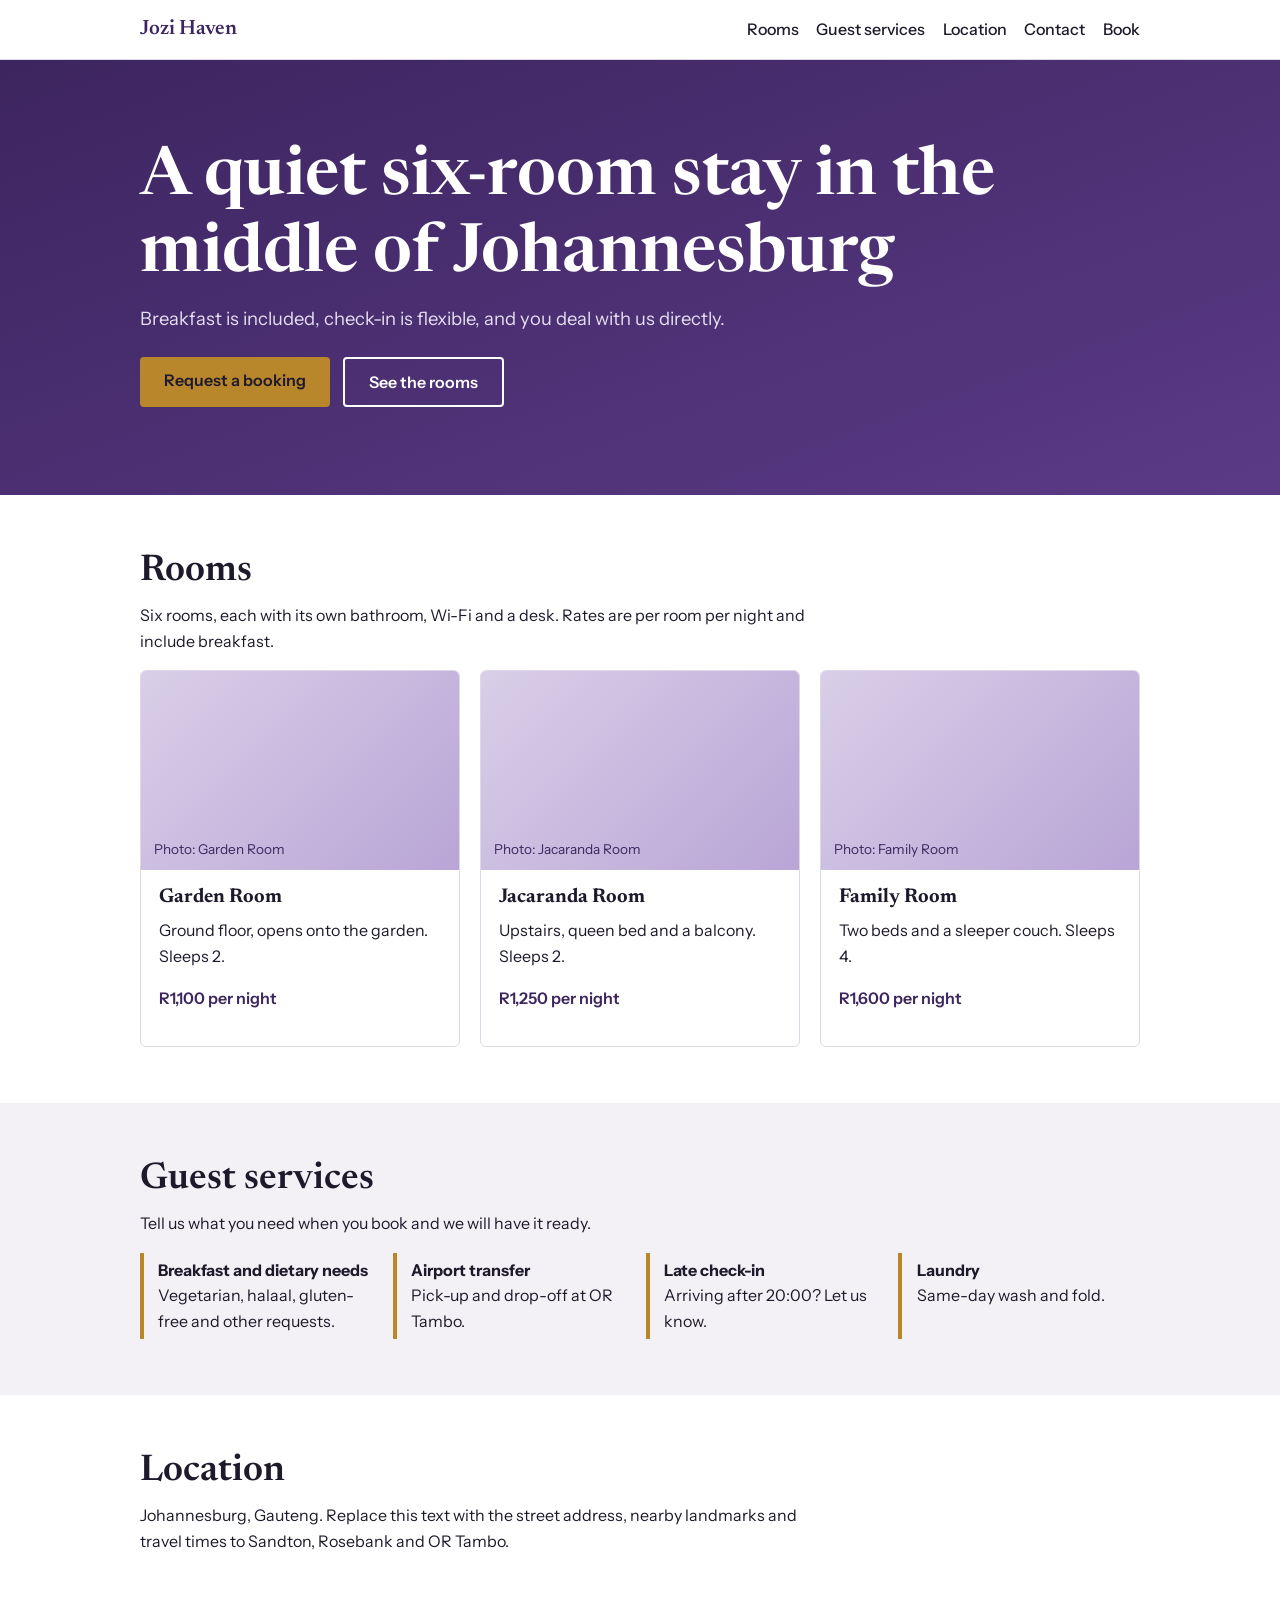
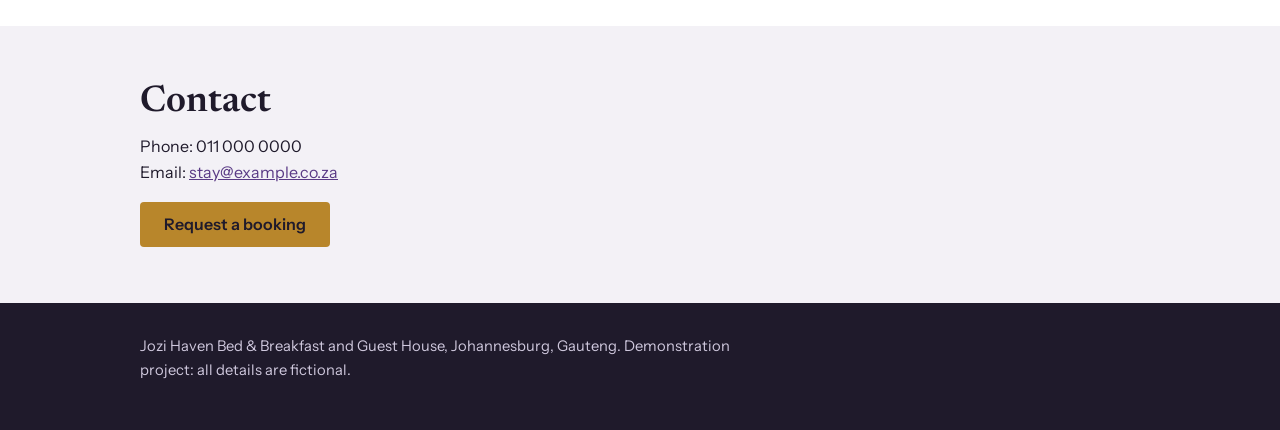
==== index.html @ 933f978f "initial commit" ====
<!DOCTYPE html><html lang="en"><head><meta charset="utf-8"><meta name="viewport" content="width=device-width,initial-scale=1">
<link rel="preconnect" href="https://fonts.googleapis.com"><link rel="preconnect" href="https://fonts.gstatic.com" crossorigin>
<link href="https://fonts.googleapis.com/css2?family=Instrument+Sans:wght@400;500;600&family=Newsreader:wght@500;600&display=swap" rel="stylesheet">
<link rel="stylesheet" href="css/style.css">
<title>Jozi Haven Bed &amp; Breakfast | Johannesburg guest house</title>
<meta name="description" content="Six quiet rooms, a full breakfast and easy access to Johannesburg. Book direct with Jozi Haven."></head>
<body><header class="site"><div class="wrap"><a class="brand" href="index.html">Jozi Haven</a>
<nav aria-label="Main"><ul><li><a href="index.html#rooms">Rooms</a></li><li><a href="index.html#services">Guest services</a></li><li><a href="index.html#location">Location</a></li><li><a href="index.html#contact">Contact</a></li><li><a href="booking.html">Book</a></li></ul></nav></div></header>
<main>
<div class="hero"><div class="wrap">
<h1>A quiet six-room stay in the middle of Johannesburg</h1>
<p>Breakfast is included, check-in is flexible, and you deal with us directly.</p>
<div class="actions"><a class="btn" href="booking.html">Request a booking</a><a class="btn alt" href="#rooms">See the rooms</a></div>
</div></div>

<section id="rooms"><div class="wrap">
<h2>Rooms</h2><p>Six rooms, each with its own bathroom, Wi-Fi and a desk. Rates are per room per night and include breakfast.</p>
<div class="grid">
<article class="room"><div class="ph">Photo: Garden Room</div><div class="body"><h3>Garden Room</h3><p>Ground floor, opens onto the garden. Sleeps 2.</p><p class="price">R1,100 per night</p></div></article>
<article class="room"><div class="ph">Photo: Jacaranda Room</div><div class="body"><h3>Jacaranda Room</h3><p>Upstairs, queen bed and a balcony. Sleeps 2.</p><p class="price">R1,250 per night</p></div></article>
<article class="room"><div class="ph">Photo: Family Room</div><div class="body"><h3>Family Room</h3><p>Two beds and a sleeper couch. Sleeps 4.</p><p class="price">R1,600 per night</p></div></article>
</div></div></section>

<section id="services" class="tint"><div class="wrap">
<h2>Guest services</h2><p>Tell us what you need when you book and we will have it ready.</p>
<ul class="services">
<li><strong>Breakfast and dietary needs</strong>Vegetarian, halaal, gluten-free and other requests.</li>
<li><strong>Airport transfer</strong>Pick-up and drop-off at OR Tambo.</li>
<li><strong>Late check-in</strong>Arriving after 20:00? Let us know.</li>
<li><strong>Laundry</strong>Same-day wash and fold.</li>
</ul></div></section>

<section id="location"><div class="wrap">
<h2>Location</h2>
<p>Johannesburg, Gauteng. Replace this text with the street address, nearby landmarks and travel times to Sandton, Rosebank and OR Tambo.</p>
</div></section>

<section id="contact" class="tint"><div class="wrap">
<h2>Contact</h2>
<p>Phone: 011 000 0000<br>Email: <a href="mailto:stay@example.co.za">stay@example.co.za</a></p>
<a class="btn" href="booking.html">Request a booking</a>
</div></section>
</main><footer><div class="wrap"><p>Jozi Haven Bed &amp; Breakfast and Guest House, Johannesburg, Gauteng. Demonstration project: all details are fictional.</p></div></footer></body></html>
---- css/style.css ----
:root{--ink:#1f1a2b;--muted:#5d5670;--jac:#5a3a85;--jac-d:#3d2560;--gold:#b8862b;--mist:#f3f1f6;--line:#ded9e7;--white:#fff;
--serif:"Newsreader",Georgia,serif;--sans:"Instrument Sans",system-ui,-apple-system,"Segoe UI",sans-serif}
*{box-sizing:border-box}
html{scroll-behavior:smooth}
body{margin:0;font:1rem/1.6 var(--sans);color:var(--ink);background:var(--white)}
a{color:var(--jac)}
img{max-width:100%}
:focus-visible{outline:3px solid var(--gold);outline-offset:2px}
.wrap{max-width:1040px;margin:0 auto;padding:0 1.25rem}
h1,h2,h3{font-family:var(--serif);line-height:1.15;margin:0 0 .6rem}
h1{font-size:clamp(2.4rem,7vw,4.2rem);font-weight:600}
h2{font-size:clamp(1.7rem,4vw,2.3rem);font-weight:600}
h3{font-size:1.25rem}
p{margin:0 0 1rem;max-width:62ch}
header.site{background:var(--white);border-bottom:1px solid var(--line);position:sticky;top:0;z-index:10}
header.site .wrap{display:flex;align-items:center;justify-content:space-between;flex-wrap:wrap;gap:.5rem 1.5rem;padding-top:.8rem;padding-bottom:.8rem}
.brand{font-family:var(--serif);font-weight:600;font-size:1.3rem;color:var(--jac-d);text-decoration:none}
nav ul{list-style:none;display:flex;flex-wrap:wrap;gap:1.1rem;margin:0;padding:0}
nav a{text-decoration:none;color:var(--ink);font-weight:500}
nav a:hover{color:var(--jac)}
.btn{display:inline-block;background:var(--gold);color:var(--ink);font:600 1rem var(--sans);padding:.8rem 1.5rem;border:0;border-radius:4px;text-decoration:none;cursor:pointer}
.btn:hover{background:#cf9a37}
.btn.alt{background:transparent;color:var(--white);border:2px solid var(--white)}
.hero{background:linear-gradient(160deg,var(--jac-d),var(--jac));color:var(--white);padding:5rem 0 5.5rem}
.hero p{font-size:1.15rem;color:#e6def2}
.hero .actions{display:flex;flex-wrap:wrap;gap:.8rem;margin-top:1.5rem}
section{padding:3.5rem 0}
section.tint{background:var(--mist)}
.grid{display:grid;gap:1.25rem;grid-template-columns:repeat(auto-fit,minmax(250px,1fr))}
.room{background:var(--white);border:1px solid var(--line);border-radius:6px;overflow:hidden}
.room .ph{aspect-ratio:16/10;background:linear-gradient(135deg,#d9cfe8,#b9a5d6);display:flex;align-items:flex-end;padding:.6rem .8rem;color:var(--jac-d);font-size:.85rem}
.room .body{padding:1rem 1.1rem 1.2rem}
.price{color:var(--jac-d);font-weight:600}
.services{list-style:none;margin:0;padding:0;display:grid;gap:.7rem;grid-template-columns:repeat(auto-fit,minmax(220px,1fr))}
.services li{border-left:4px solid var(--gold);padding:.3rem 0 .3rem .9rem}
.services strong{display:block}
form{display:grid;gap:1rem;max-width:560px}
label{font-weight:600;display:grid;gap:.3rem}
input,select,textarea{font:inherit;padding:.65rem .75rem;border:1px solid #9b93ad;border-radius:4px;width:100%;background:var(--white)}
.row{display:grid;gap:1rem;grid-template-columns:1fr 1fr}
.check{display:flex;gap:.6rem;align-items:flex-start;font-weight:400}
.check input{width:auto;margin-top:.3rem}
fieldset{border:1px solid var(--line);border-radius:4px;padding:.8rem 1rem}
legend{font-weight:600;padding:0 .3rem}
.note{color:var(--muted);font-size:.9rem}
.summary{background:var(--mist);border-radius:6px;padding:1.2rem 1.4rem;max-width:560px}
.summary dl{margin:0;display:grid;grid-template-columns:max-content 1fr;gap:.4rem 1.2rem}
.summary dt{font-weight:600}.summary dd{margin:0}
footer{background:var(--ink);color:#cfc8dd;padding:2rem 0;font-size:.92rem}
@media(max-width:520px){.row{grid-template-columns:1fr}}
@media(prefers-reduced-motion:reduce){html{scroll-behavior:auto}}
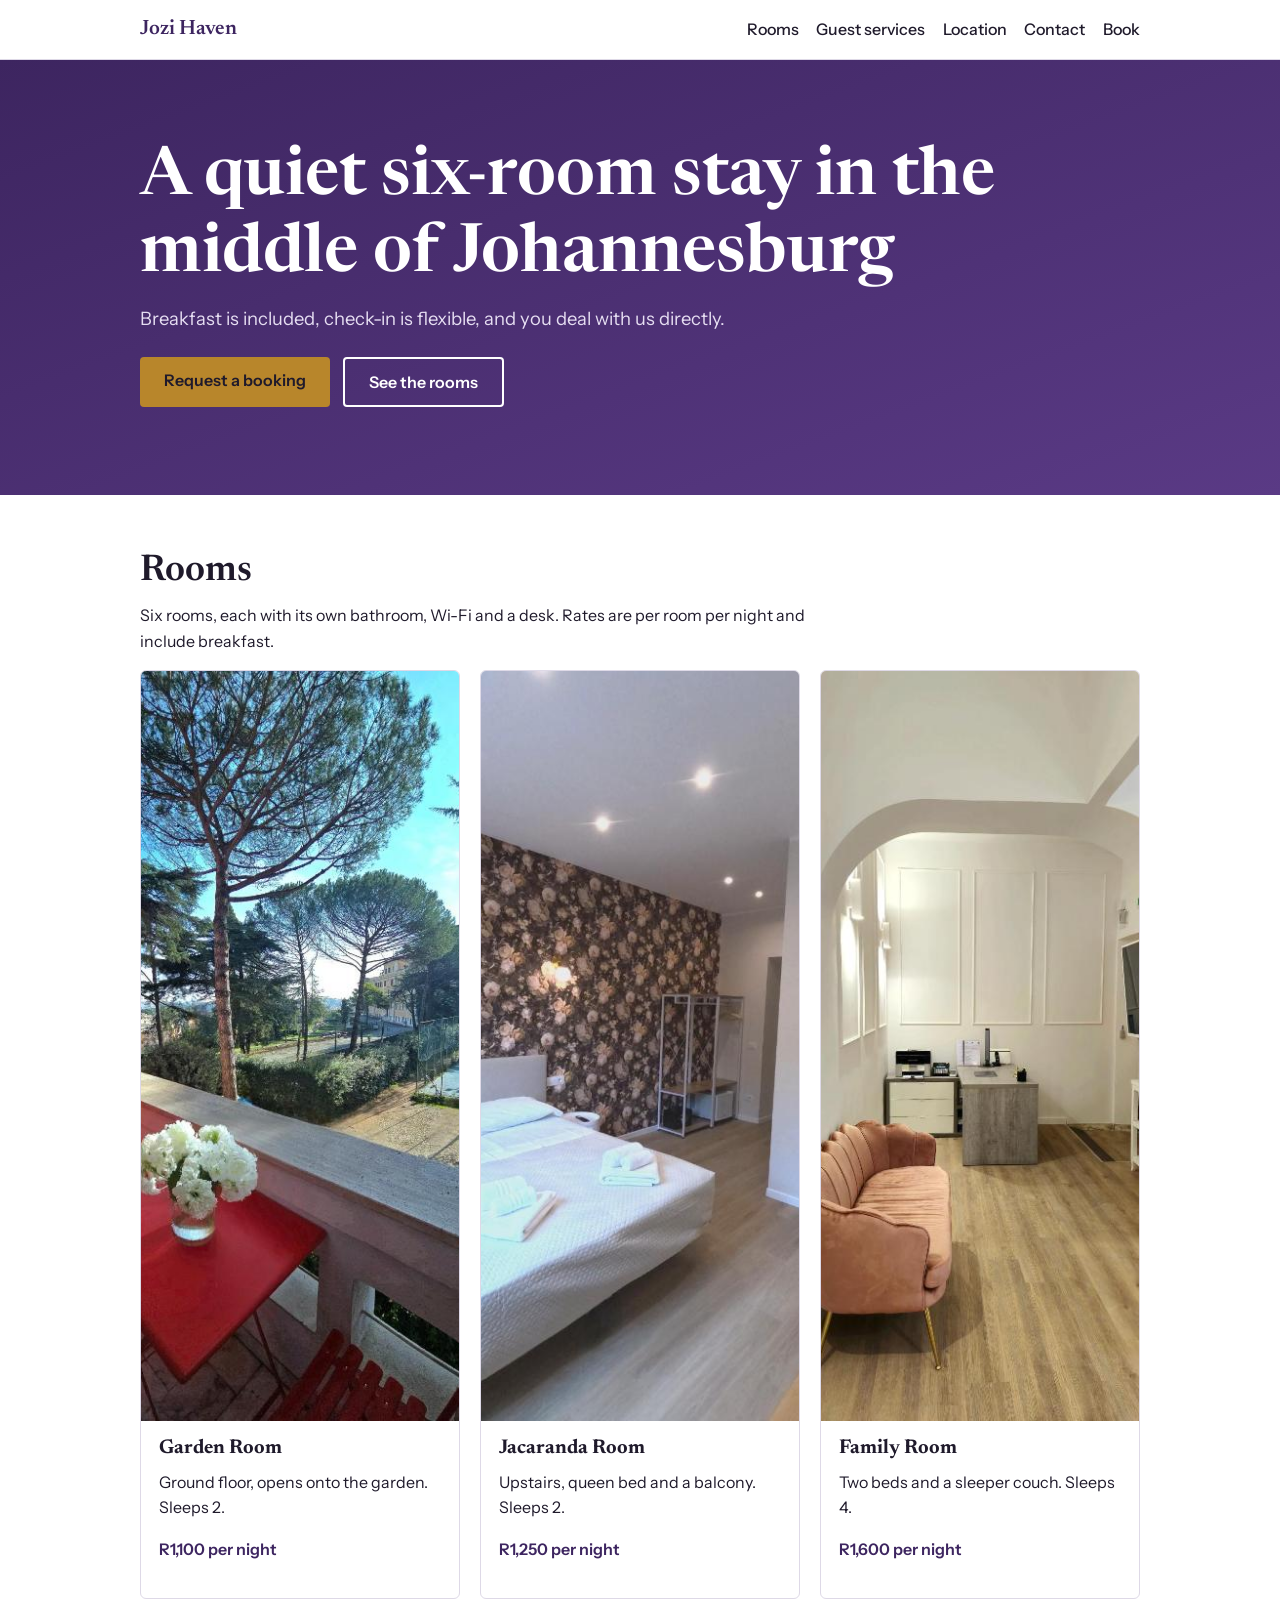
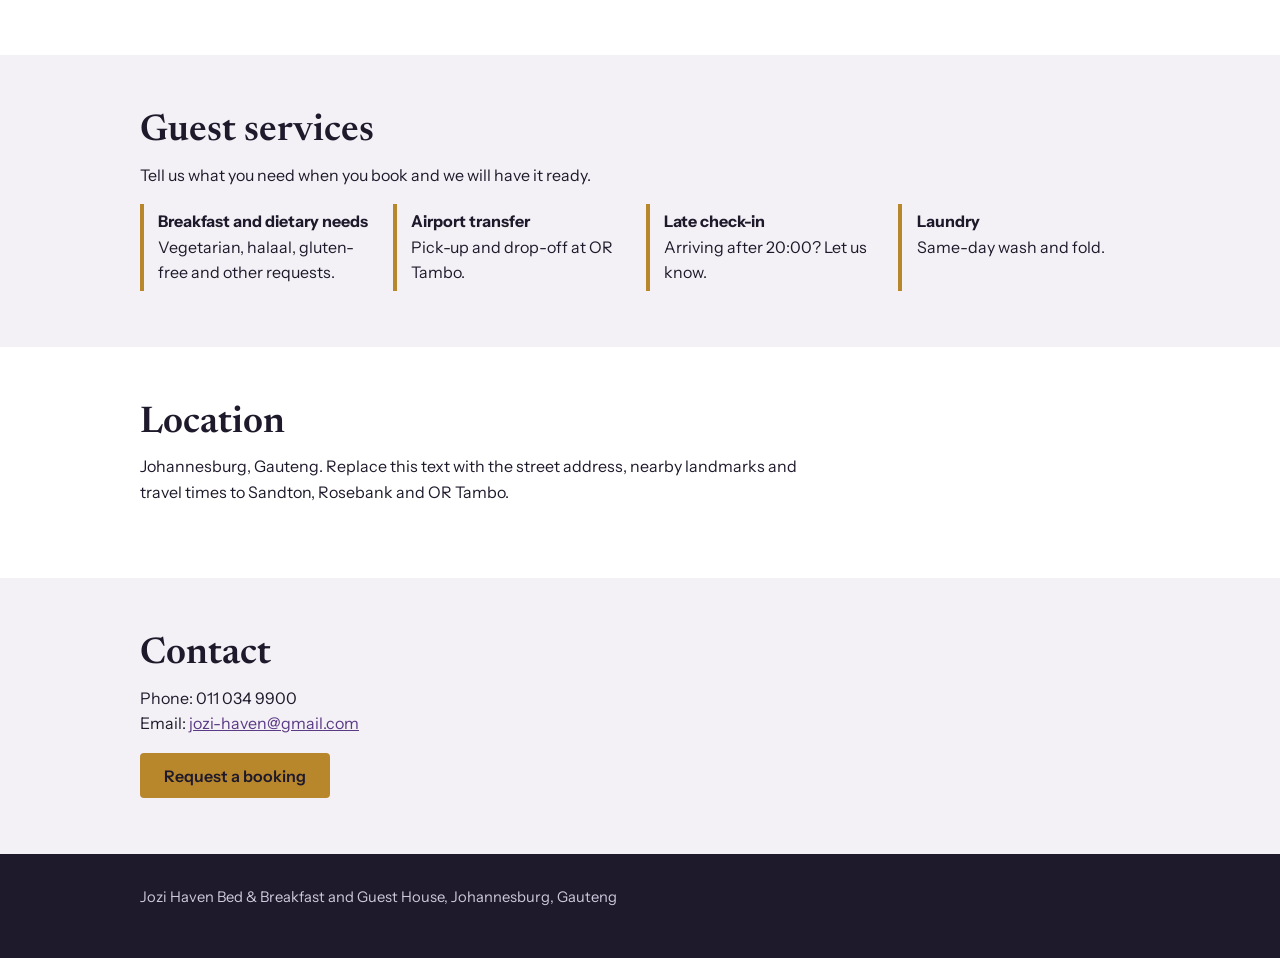
==== commit f5a5daae: "added room images" ====
--- a/index.html
+++ b/index.html
@@ -16,9 +16,9 @@
 <section id="rooms"><div class="wrap">
 <h2>Rooms</h2><p>Six rooms, each with its own bathroom, Wi-Fi and a desk. Rates are per room per night and include breakfast.</p>
 <div class="grid">
-<article class="room"><div class="ph">Photo: Garden Room</div><div class="body"><h3>Garden Room</h3><p>Ground floor, opens onto the garden. Sleeps 2.</p><p class="price">R1,100 per night</p></div></article>
-<article class="room"><div class="ph">Photo: Jacaranda Room</div><div class="body"><h3>Jacaranda Room</h3><p>Upstairs, queen bed and a balcony. Sleeps 2.</p><p class="price">R1,250 per night</p></div></article>
-<article class="room"><div class="ph">Photo: Family Room</div><div class="body"><h3>Family Room</h3><p>Two beds and a sleeper couch. Sleeps 4.</p><p class="price">R1,600 per night</p></div></article>
+<article class="room"><img src="images/garden-room.jpg" alt="Garden Room with a double bed and doors opening onto the garden" width="1200" height="750" loading="lazy"><div class="body"><h3>Garden Room</h3><p>Ground floor, opens onto the garden. Sleeps 2.</p><p class="price">R1,100 per night</p></div></article>
+<article class="room"><img src="images/jacaranda-room.jpg" alt="Jacaranda Room with a queen bed and a balcony" width="1200" height="750" loading="lazy"><div class="body"><h3>Jacaranda Room</h3><p>Upstairs, queen bed and a balcony. Sleeps 2.</p><p class="price">R1,250 per night</p></div></article>
+<article class="room"><img src="images/family-room.jpg" alt="Family Room with two beds and a sleeper couch" width="1200" height="750" loading="lazy"><div class="body"><h3>Family Room</h3><p>Two beds and a sleeper couch. Sleeps 4.</p><p class="price">R1,600 per night</p></div></article>
 </div></div></section>
 
 <section id="services" class="tint"><div class="wrap">
@@ -37,7 +37,7 @@
 
 <section id="contact" class="tint"><div class="wrap">
 <h2>Contact</h2>
-<p>Phone: 011 000 0000<br>Email: <a href="mailto:stay@example.co.za">stay@example.co.za</a></p>
+<p>Phone: 011 034 9900<br>Email: <a href="mailto:jozi-haven@gmail.com">jozi-haven@gmail.com</a></p>
 <a class="btn" href="booking.html">Request a booking</a>
 </div></section>
-</main><footer><div class="wrap"><p>Jozi Haven Bed &amp; Breakfast and Guest House, Johannesburg, Gauteng. Demonstration project: all details are fictional.</p></div></footer></body></html>
+</main><footer><div class="wrap"><p>Jozi Haven Bed &amp; Breakfast and Guest House, Johannesburg, Gauteng</p></div></footer></body></html>
--- a/css/style.css
+++ b/css/style.css
@@ -49,3 +49,5 @@
 footer{background:var(--ink);color:#cfc8dd;padding:2rem 0;font-size:.92rem}
 @media(max-width:520px){.row{grid-template-columns:1fr}}
 @media(prefers-reduced-motion:reduce){html{scroll-behavior:auto}}
+.room img{display:block;width:100%;aspect-ratio:16/10;object-fit:cover}
+.hero.photo{background:linear-gradient(rgba(61,37,96,.75),rgba(61,37,96,.75)),url("../images/hero.jpg") center/cover}
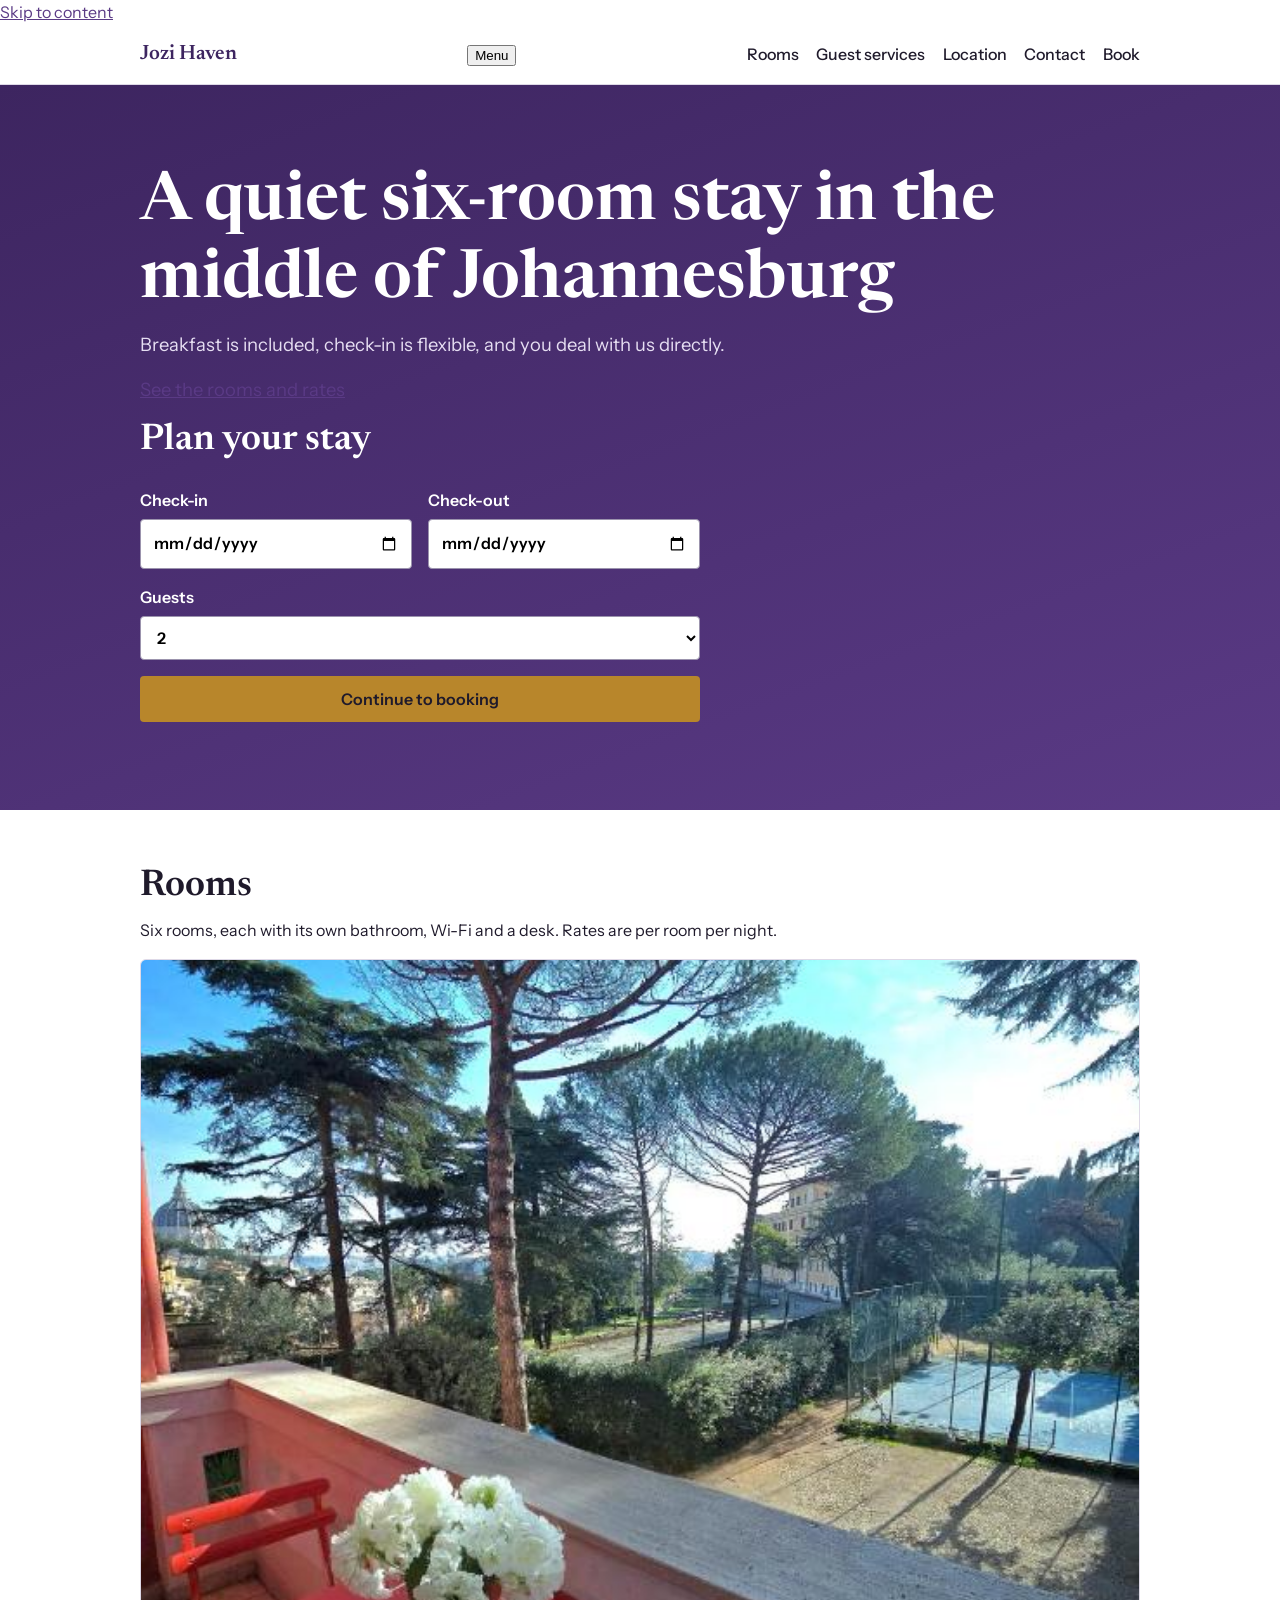
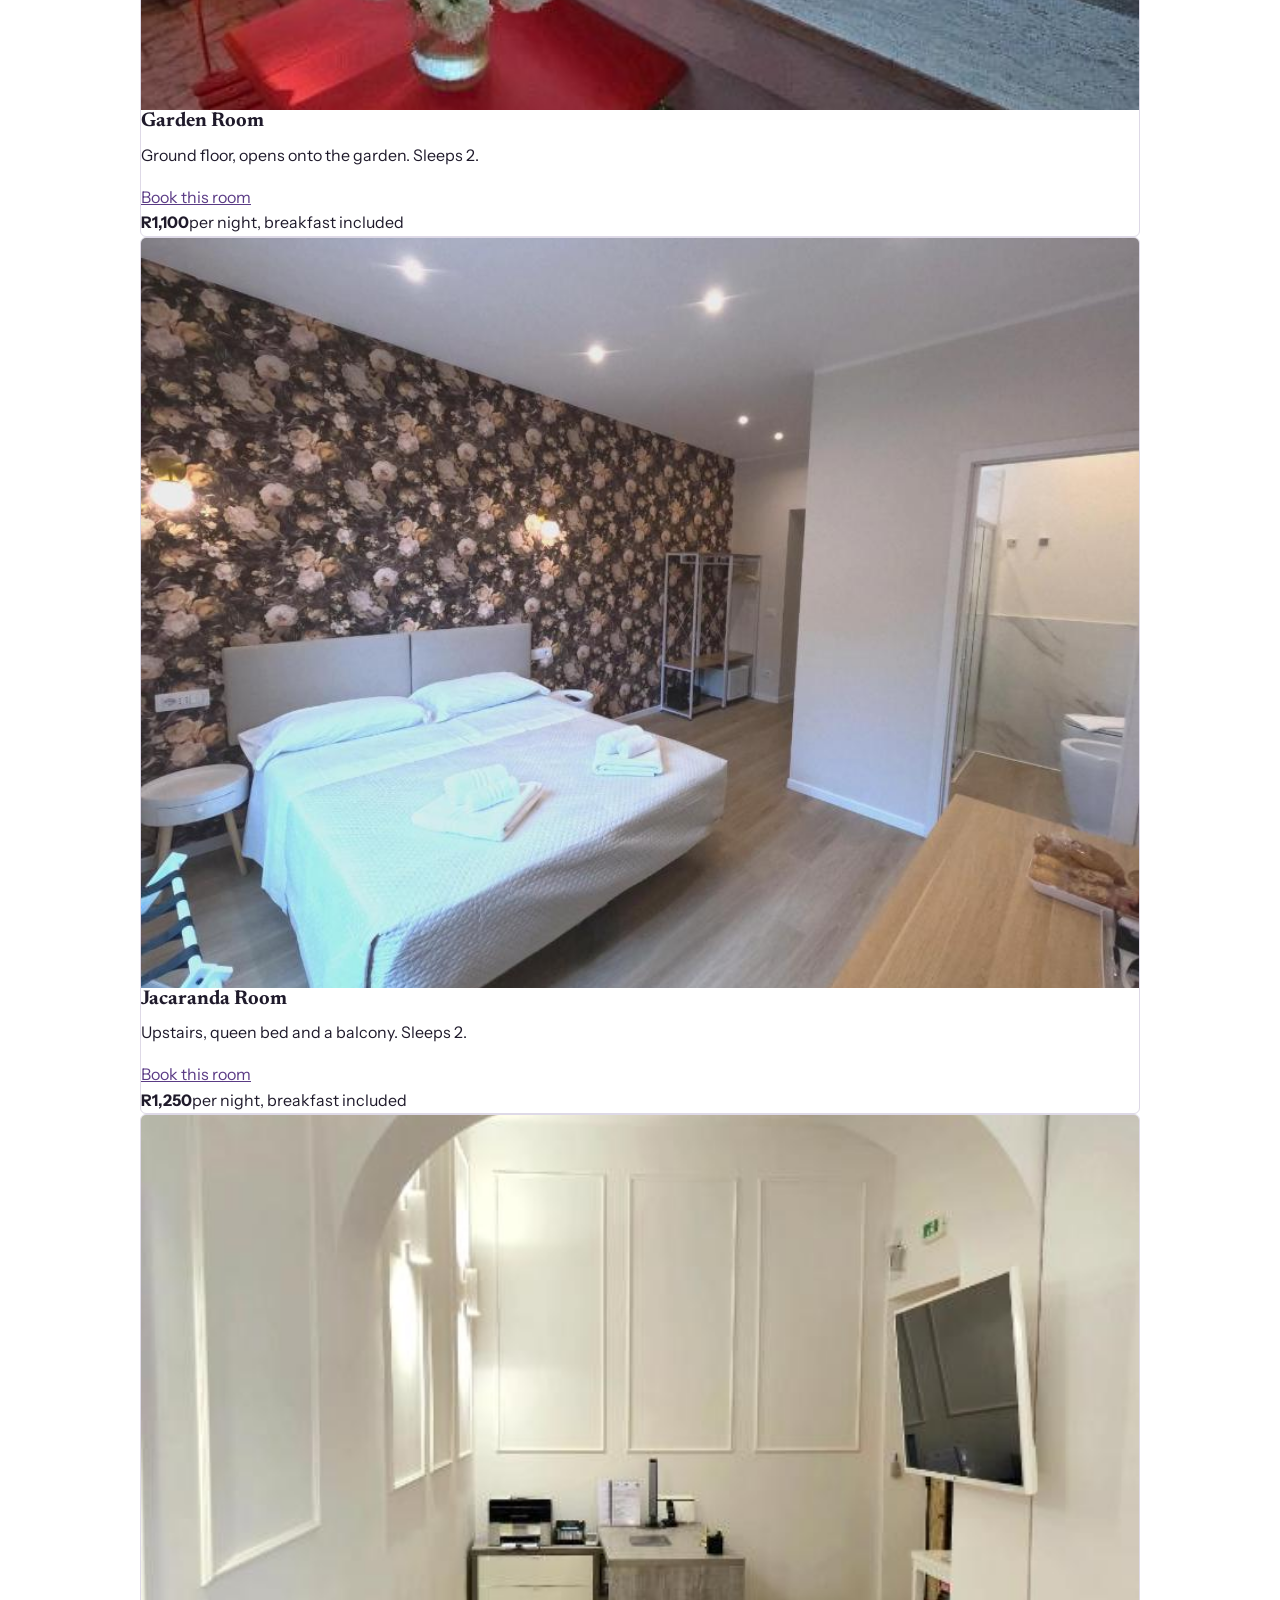
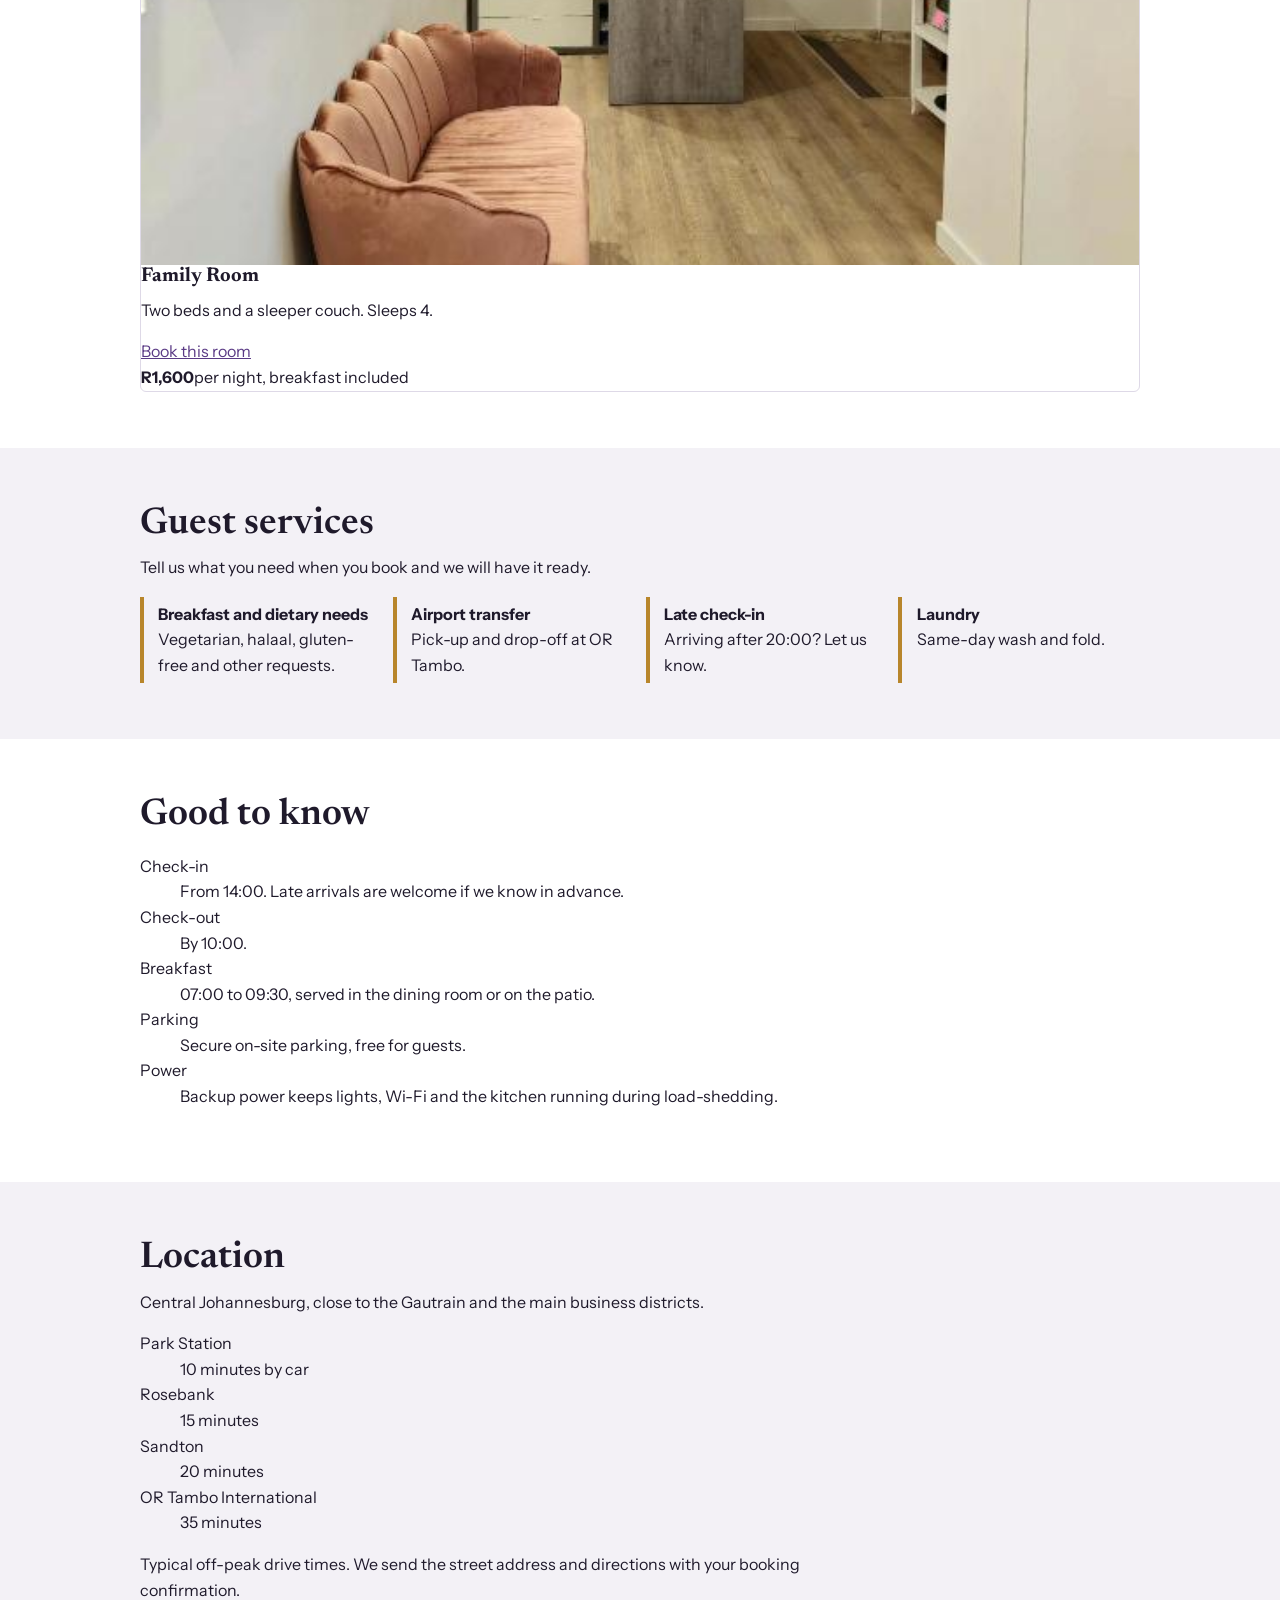
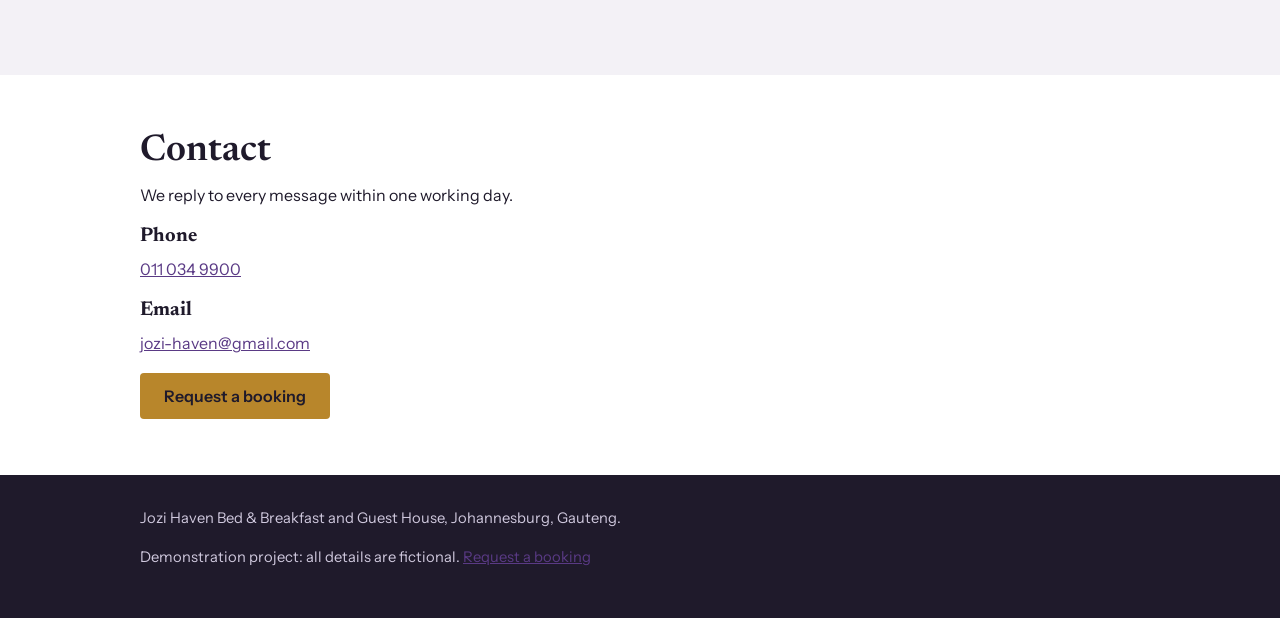
==== commit 5c989a37: "Updated the html files" ====
--- a/index.html
+++ b/index.html
@@ -1,43 +1,111 @@
-<!DOCTYPE html><html lang="en"><head><meta charset="utf-8"><meta name="viewport" content="width=device-width,initial-scale=1">
+<!DOCTYPE html>
+<html lang="en">
+<head>
+<meta charset="utf-8">
+<meta name="viewport" content="width=device-width,initial-scale=1">
+<title>Jozi Haven Bed &amp; Breakfast | Johannesburg guest house</title>
+<meta name="description" content="Six quiet rooms, a full breakfast and easy access to Johannesburg. Book direct with Jozi Haven.">
+<meta name="theme-color" content="#27403A">
+<link rel="icon" href="images/favicon.svg" type="image/svg+xml">
 <link rel="preconnect" href="https://fonts.googleapis.com"><link rel="preconnect" href="https://fonts.gstatic.com" crossorigin>
 <link href="https://fonts.googleapis.com/css2?family=Instrument+Sans:wght@400;500;600&family=Newsreader:wght@500;600&display=swap" rel="stylesheet">
 <link rel="stylesheet" href="css/style.css">
-<title>Jozi Haven Bed &amp; Breakfast | Johannesburg guest house</title>
-<meta name="description" content="Six quiet rooms, a full breakfast and easy access to Johannesburg. Book direct with Jozi Haven."></head>
-<body><header class="site"><div class="wrap"><a class="brand" href="index.html">Jozi Haven</a>
-<nav aria-label="Main"><ul><li><a href="index.html#rooms">Rooms</a></li><li><a href="index.html#services">Guest services</a></li><li><a href="index.html#location">Location</a></li><li><a href="index.html#contact">Contact</a></li><li><a href="booking.html">Book</a></li></ul></nav></div></header>
-<main>
-<div class="hero"><div class="wrap">
+</head>
+<body>
+<a class="skip" href="#main">Skip to content</a>
+<header class="site"><div class="wrap">
+<a class="brand" href="index.html">Jozi Haven</a>
+<button class="nav-toggle" id="nav-toggle" aria-expanded="false" aria-controls="site-nav">Menu</button>
+<nav id="site-nav" aria-label="Main"><ul><li><a href="index.html#rooms">Rooms</a></li><li><a href="index.html#services">Guest services</a></li><li><a href="index.html#location">Location</a></li><li><a href="index.html#contact">Contact</a></li><li><a href="booking.html" class="nav-book">Book</a></li></ul></nav>
+</div></header>
+<main id="main">
+<div class="hero"><div class="wrap hero-grid">
+<div>
 <h1>A quiet six-room stay in the middle of Johannesburg</h1>
-<p>Breakfast is included, check-in is flexible, and you deal with us directly.</p>
-<div class="actions"><a class="btn" href="booking.html">Request a booking</a><a class="btn alt" href="#rooms">See the rooms</a></div>
+<p class="lede">Breakfast is included, check-in is flexible, and you deal with us directly.</p>
+<p><a class="textlink" href="#rooms">See the rooms and rates</a></p>
+</div>
+<form class="avail" id="quick" action="booking.html" method="get">
+<h2>Plan your stay</h2>
+<div class="row">
+<label>Check-in<input type="date" id="q-checkin" name="checkin" required></label>
+<label>Check-out<input type="date" id="q-checkout" name="checkout" required></label>
+</div>
+<label>Guests<select name="guests"><option>1</option><option selected>2</option><option>3</option><option>4</option></select></label>
+<button class="btn block" type="submit">Continue to booking</button>
+</form>
 </div></div>
 
-<section id="rooms"><div class="wrap">
-<h2>Rooms</h2><p>Six rooms, each with its own bathroom, Wi-Fi and a desk. Rates are per room per night and include breakfast.</p>
-<div class="grid">
-<article class="room"><img src="images/garden-room.jpg" alt="Garden Room with a double bed and doors opening onto the garden" width="1200" height="750" loading="lazy"><div class="body"><h3>Garden Room</h3><p>Ground floor, opens onto the garden. Sleeps 2.</p><p class="price">R1,100 per night</p></div></article>
-<article class="room"><img src="images/jacaranda-room.jpg" alt="Jacaranda Room with a queen bed and a balcony" width="1200" height="750" loading="lazy"><div class="body"><h3>Jacaranda Room</h3><p>Upstairs, queen bed and a balcony. Sleeps 2.</p><p class="price">R1,250 per night</p></div></article>
-<article class="room"><img src="images/family-room.jpg" alt="Family Room with two beds and a sleeper couch" width="1200" height="750" loading="lazy"><div class="body"><h3>Family Room</h3><p>Two beds and a sleeper couch. Sleeps 4.</p><p class="price">R1,600 per night</p></div></article>
-</div></div></section>
+<section id="rooms"><div class="wrap split">
+<header><h2>Rooms</h2><p>Six rooms, each with its own bathroom, Wi-Fi and a desk. Rates are per room per night.</p></header>
+<div class="rooms">
+<article class="room">
+<img src="images/garden-room.jpg" alt="Garden Room with a double bed and doors opening onto the garden" width="1200" height="750" loading="lazy">
+<div><h3>Garden Room</h3><p>Ground floor, opens onto the garden. Sleeps 2.</p><a class="book" href="booking.html?room=Garden+Room">Book this room</a></div>
+<div class="rate"><strong>R1,100</strong><span>per night, breakfast included</span></div>
+</article>
+<article class="room">
+<img src="images/jacaranda-room.jpg" alt="Jacaranda Room with a queen bed and a balcony" width="1200" height="750" loading="lazy">
+<div><h3>Jacaranda Room</h3><p>Upstairs, queen bed and a balcony. Sleeps 2.</p><a class="book" href="booking.html?room=Jacaranda+Room">Book this room</a></div>
+<div class="rate"><strong>R1,250</strong><span>per night, breakfast included</span></div>
+</article>
+<article class="room">
+<img src="images/family-room.jpg" alt="Family Room with two beds and a sleeper couch" width="1200" height="750" loading="lazy">
+<div><h3>Family Room</h3><p>Two beds and a sleeper couch. Sleeps 4.</p><a class="book" href="booking.html?room=Family+Room">Book this room</a></div>
+<div class="rate"><strong>R1,600</strong><span>per night, breakfast included</span></div>
+</article>
+</div>
+</div></section>
 
-<section id="services" class="tint"><div class="wrap">
-<h2>Guest services</h2><p>Tell us what you need when you book and we will have it ready.</p>
+<section id="services" class="tint"><div class="wrap split">
+<header><h2>Guest services</h2><p>Tell us what you need when you book and we will have it ready.</p></header>
 <ul class="services">
 <li><strong>Breakfast and dietary needs</strong>Vegetarian, halaal, gluten-free and other requests.</li>
 <li><strong>Airport transfer</strong>Pick-up and drop-off at OR Tambo.</li>
 <li><strong>Late check-in</strong>Arriving after 20:00? Let us know.</li>
 <li><strong>Laundry</strong>Same-day wash and fold.</li>
-</ul></div></section>
-
-<section id="location"><div class="wrap">
-<h2>Location</h2>
-<p>Johannesburg, Gauteng. Replace this text with the street address, nearby landmarks and travel times to Sandton, Rosebank and OR Tambo.</p>
+</ul>
 </div></section>
 
-<section id="contact" class="tint"><div class="wrap">
-<h2>Contact</h2>
-<p>Phone: 011 034 9900<br>Email: <a href="mailto:jozi-haven@gmail.com">jozi-haven@gmail.com</a></p>
+<section id="stay-details"><div class="wrap split">
+<header><h2>Good to know</h2></header>
+<dl class="facts">
+<dt>Check-in</dt><dd>From 14:00. Late arrivals are welcome if we know in advance.</dd>
+<dt>Check-out</dt><dd>By 10:00.</dd>
+<dt>Breakfast</dt><dd>07:00 to 09:30, served in the dining room or on the patio.</dd>
+<dt>Parking</dt><dd>Secure on-site parking, free for guests.</dd>
+<dt>Power</dt><dd>Backup power keeps lights, Wi-Fi and the kitchen running during load-shedding.</dd>
+</dl>
+</div></section>
+
+<section id="location" class="tint"><div class="wrap split">
+<header><h2>Location</h2><p>Central Johannesburg, close to the Gautrain and the main business districts.</p></header>
+<div>
+<dl class="facts">
+<dt>Park Station</dt><dd>10 minutes by car</dd>
+<dt>Rosebank</dt><dd>15 minutes</dd>
+<dt>Sandton</dt><dd>20 minutes</dd>
+<dt>OR Tambo International</dt><dd>35 minutes</dd>
+</dl>
+<p class="fine">Typical off-peak drive times. We send the street address and directions with your booking confirmation.</p>
+</div>
+</div></section>
+
+<section id="contact"><div class="wrap split">
+<header><h2>Contact</h2><p>We reply to every message within one working day.</p></header>
+<div>
+<div class="contact-list">
+<div><h3>Phone</h3><p><a href="tel:+27110349900">011 034 9900</a></p></div>
+<div><h3>Email</h3><p><a href="mailto:jozi-haven@gmail.com">jozi-haven@gmail.com</a></p></div>
+</div>
 <a class="btn" href="booking.html">Request a booking</a>
+</div>
 </div></section>
-</main><footer><div class="wrap"><p>Jozi Haven Bed &amp; Breakfast and Guest House, Johannesburg, Gauteng</p></div></footer></body></html>
+</main>
+<footer><div class="wrap">
+<p>Jozi Haven Bed &amp; Breakfast and Guest House, Johannesburg, Gauteng.</p>
+<p>Demonstration project: all details are fictional. <a href="booking.html">Request a booking</a></p>
+</div></footer>
+<script src="js/main.js" defer></script>
+</body>
+</html>
